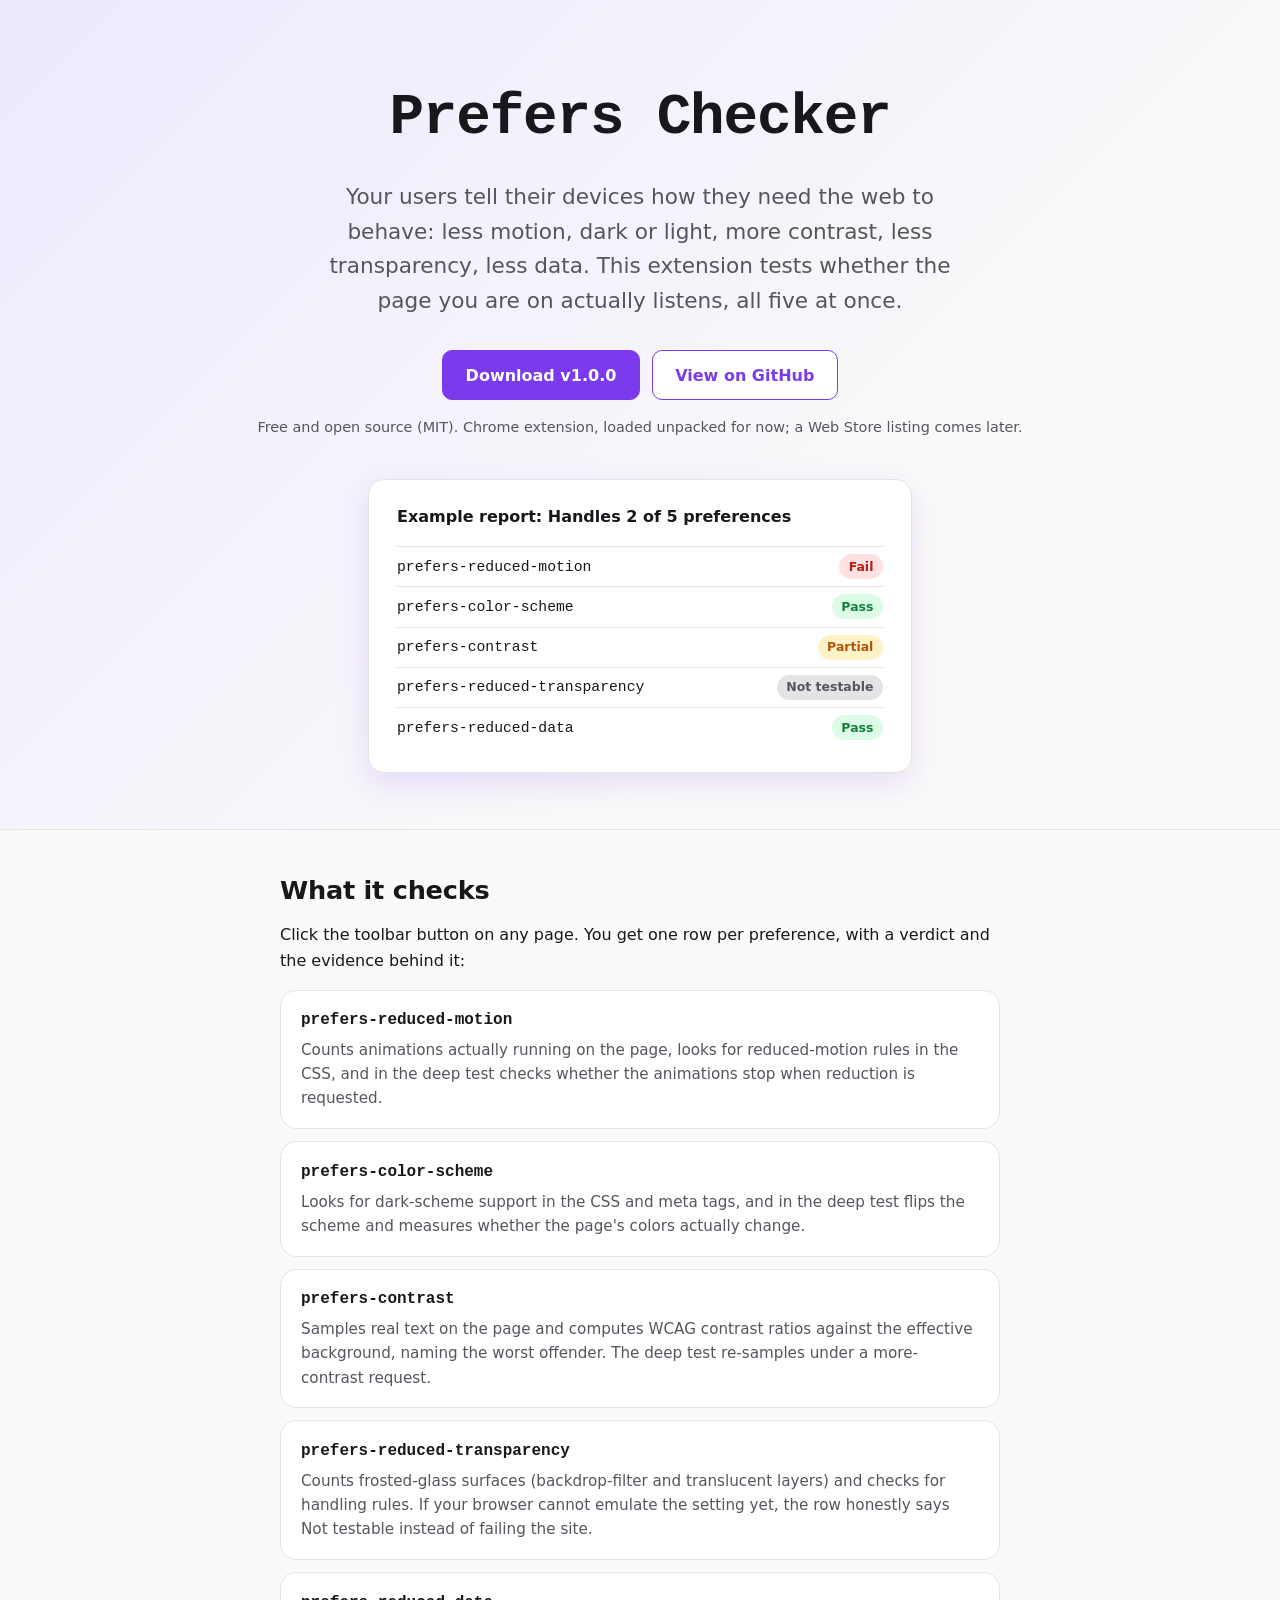
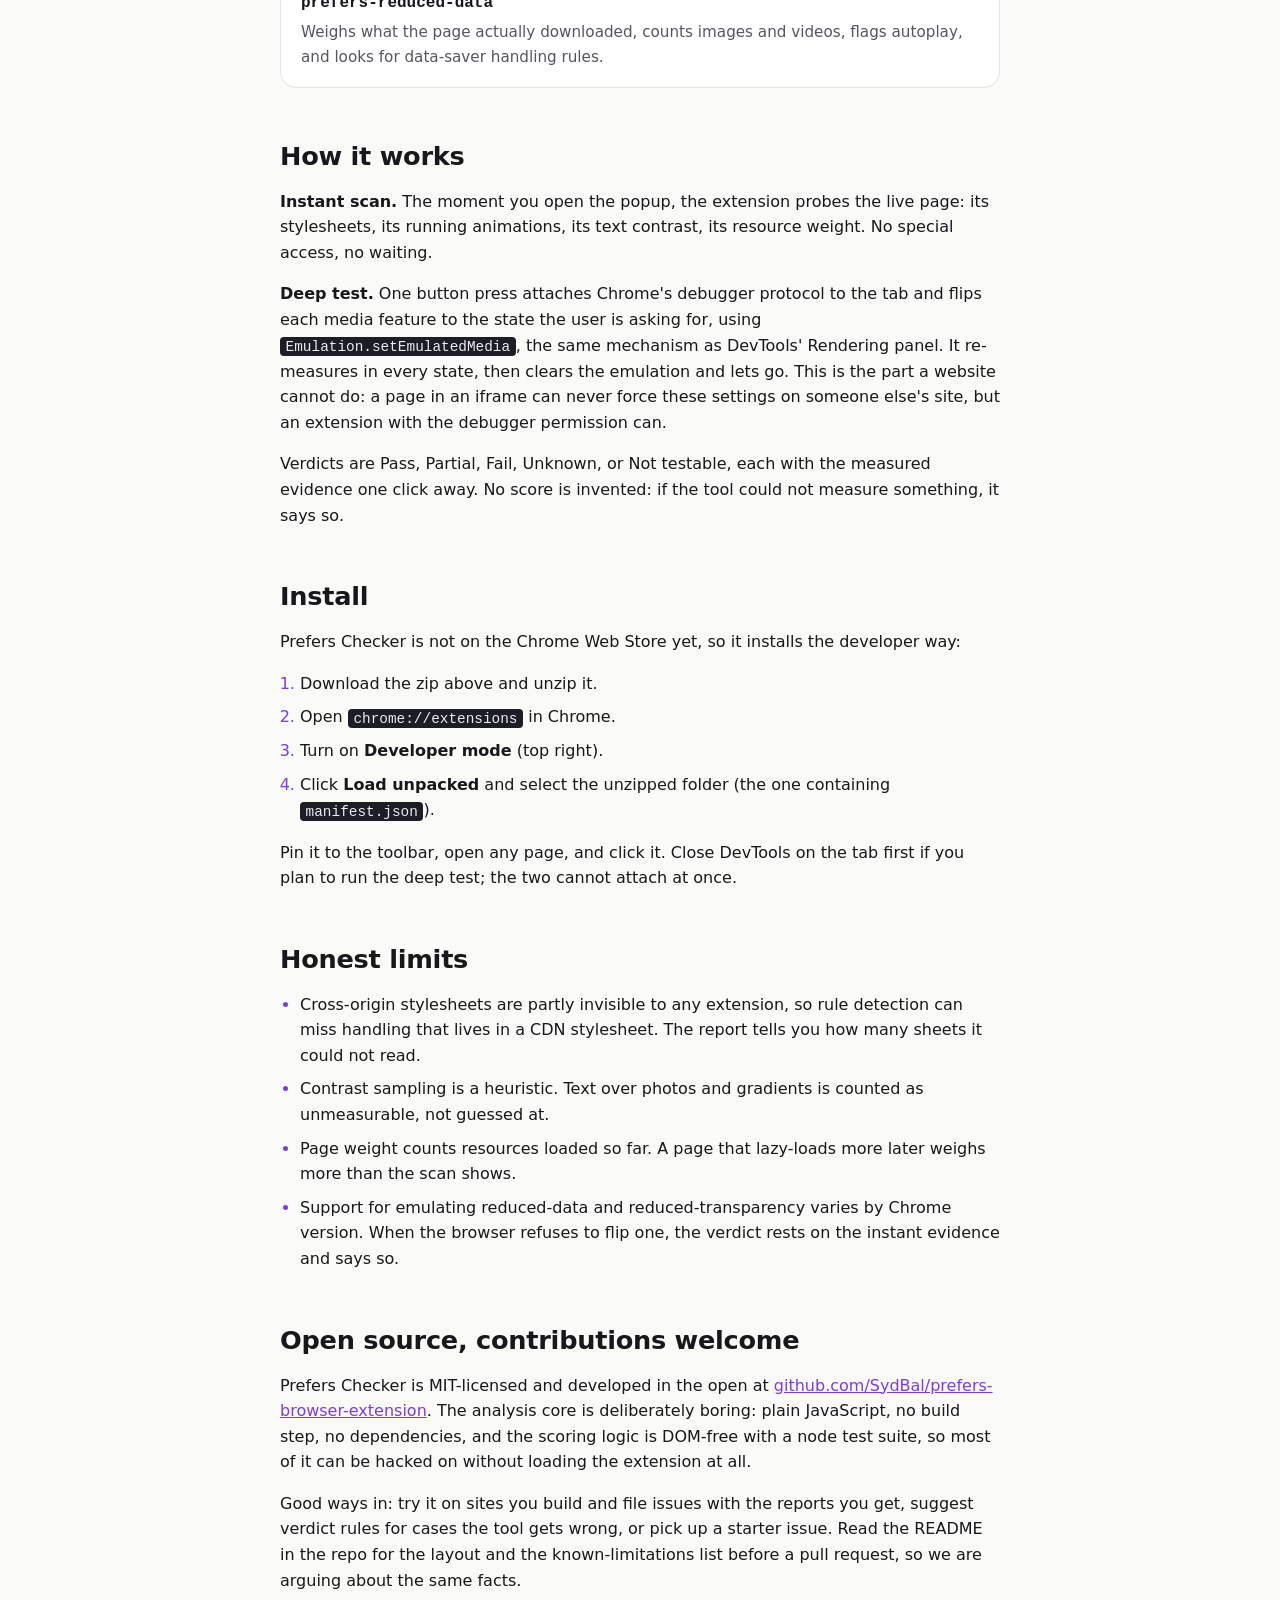
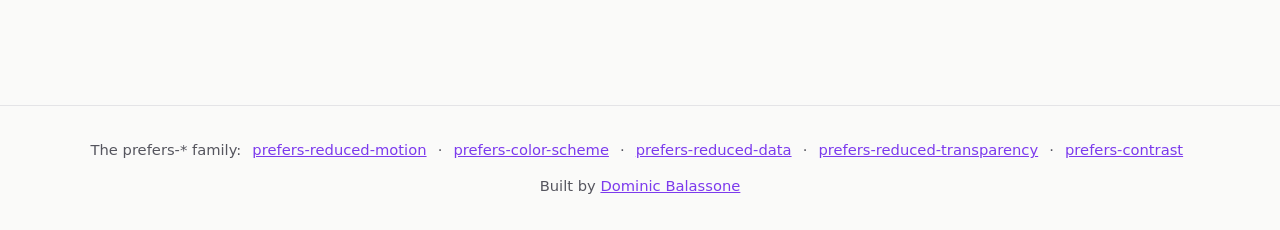
==== docs/index.html @ 27e60cf5 "Update docs/index.html" ====
<!DOCTYPE html>
<html lang="en">
<head>
<meta charset="UTF-8">
<meta name="viewport" content="width=device-width, initial-scale=1.0">
<title>Prefers Checker - Test any page against all five user-preference media queries</title>
<meta name="description" content="Prefers Checker is a free, open-source Chrome extension that tests the page you are on against prefers-reduced-motion, prefers-color-scheme, prefers-contrast, prefers-reduced-transparency, and prefers-reduced-data, all at once.">
<meta property="og:title" content="Prefers Checker">
<meta property="og:description" content="One click tests the current page against all five user-preference media queries. Free and open source.">
<meta property="og:type" content="website">
<meta property="og:url" content="https://sydbal.github.io/prefers-browser-extension/">
<meta property="og:image" content="https://sydbal.github.io/prefers-browser-extension/og-image.png">
<meta property="og:image:width" content="1200">
<meta property="og:image:height" content="630">
<meta name="twitter:card" content="summary_large_image">
<meta name="twitter:title" content="Prefers Checker">
<meta name="twitter:description" content="One click tests the current page against all five user-preference media queries. Free and open source.">
<meta name="twitter:image" content="https://sydbal.github.io/prefers-browser-extension/og-image.png">
<script async src="https://www.googletagmanager.com/gtag/js?id=G-C0DG17Z442"></script>
<script>
  window.dataLayer = window.dataLayer || [];
  function gtag(){dataLayer.push(arguments);}
  gtag('js', new Date());
  gtag('config', 'G-C0DG17Z442');
</script>
<style>
  :root {
    --bg: #fafaf9; --card: #ffffff; --ink: #17171c; --muted: #55555e;
    --purple: #7c3aed; --purple-deep: #5b21b6; --purple-soft: #ede9fe;
    --border: #e4e4e7; --code-bg: #1d1d26; --code-ink: #eceaf6;
    --good: #15803d; --good-bg: #dcfce7; --warn: #b45309; --warn-bg: #fef3c7;
    --bad: #b91c1c; --bad-bg: #fee2e2;
  }
  @media (prefers-color-scheme: dark) {
    :root {
      --bg: #101014; --card: #18181e; --ink: #f1f0f5; --muted: #b6b6c0;
      --purple-soft: #2e1a5e; --border: #2c2c34;
      --good: #4ade80; --good-bg: #14532d; --warn: #fbbf24; --warn-bg: #78350f;
      --bad: #f87171; --bad-bg: #7f1d1d;
    }
  }
  * { box-sizing: border-box; }
  body { margin: 0; font-family: system-ui, -apple-system, "Segoe UI", sans-serif; background: var(--bg); color: var(--ink); line-height: 1.6; }
  :focus-visible { outline: 3px solid var(--purple); outline-offset: 2px; }
  a { color: var(--purple); }
  .hero {
    background: linear-gradient(135deg, var(--purple-soft), var(--bg) 70%);
    border-bottom: 1px solid var(--border);
    padding: 4.5rem 1.25rem 3.5rem;
    text-align: center;
  }
  .hero h1 { font-size: clamp(2.1rem, 6vw, 3.6rem); margin: 0 0 1rem; letter-spacing: -0.02em; font-family: ui-monospace, SFMono-Regular, Menlo, monospace; }
  .hero .tagline { font-size: clamp(1.05rem, 2.5vw, 1.35rem); color: var(--muted); max-width: 42rem; margin: 0 auto 2rem; }
  .cta-row { display: flex; gap: 0.75rem; justify-content: center; flex-wrap: wrap; }
  .btn {
    display: inline-block; padding: 0.7rem 1.4rem; border-radius: 10px; font-weight: 600;
    text-decoration: none; border: 1px solid var(--purple);
  }
  .btn-primary { background: var(--purple); color: #fff; }
  .btn-ghost { background: var(--card); color: var(--purple); }
  .hero .version { color: var(--muted); font-size: 0.9rem; margin-top: 1rem; }
  .report-card {
    background: var(--card); border: 1px solid var(--border); border-radius: 16px;
    box-shadow: 0 12px 32px rgba(124, 58, 237, 0.14);
    max-width: 34rem; margin: 2.5rem auto 0; padding: 1.5rem 1.75rem; text-align: left;
  }
  .report-card .summary { font-weight: 700; margin: 0 0 1rem; }
  .report-row { display: flex; justify-content: space-between; align-items: baseline; gap: 1rem; padding: 0.45rem 0; border-top: 1px solid var(--border); }
  .report-row .fname { font-family: ui-monospace, SFMono-Regular, Menlo, monospace; font-size: 0.92rem; }
  .pill { font-size: 0.78rem; font-weight: 700; padding: 0.15rem 0.6rem; border-radius: 999px; white-space: nowrap; }
  .pill.pass { background: var(--good-bg); color: var(--good); }
  .pill.partial { background: var(--warn-bg); color: var(--warn); }
  .pill.fail { background: var(--bad-bg); color: var(--bad); }
  .pill.unknown { background: var(--border); color: var(--muted); }
  .wrap { max-width: 760px; margin: 0 auto; padding: 2.5rem 1.25rem 4rem; }
  section { margin-bottom: 3rem; }
  h2 { font-size: 1.6rem; margin: 0 0 0.75rem; letter-spacing: -0.01em; }
  p { margin: 0 0 1rem; }
  .muted { color: var(--muted); }
  code.inline { font-family: ui-monospace, SFMono-Regular, Menlo, monospace; background: var(--code-bg); color: var(--code-ink); padding: 0.1rem 0.35rem; border-radius: 4px; font-size: 0.9em; }
  ul, ol { padding-left: 1.25rem; margin: 0 0 1rem; }
  li { margin-bottom: 0.5rem; }
  li::marker { color: var(--purple); }
  .check { border: 1px solid var(--border); border-radius: 16px; background: var(--card); padding: 1.1rem 1.25rem; margin-bottom: 0.75rem; }
  .check .fname { font-family: ui-monospace, SFMono-Regular, Menlo, monospace; font-weight: 700; display: block; margin-bottom: 0.25rem; }
  .check p { margin: 0; font-size: 0.95rem; color: var(--muted); }
  footer { border-top: 1px solid var(--border); padding: 2rem 1.25rem; text-align: center; color: var(--muted); font-size: 0.92rem; }
  footer .family { margin-bottom: 0.75rem; }
  footer .family a { margin: 0 0.4rem; }
</style>
</head>
<body>

<header class="hero">
  <h1>Prefers Checker</h1>
  <p class="tagline">Your users tell their devices how they need the web to behave: less motion, dark or light, more contrast, less transparency, less data. This extension tests whether the page you are on actually listens, all five at once.</p>
  <div class="cta-row">
    <a class="btn btn-primary" href="https://github.com/SydBal/prefers-browser-extension/archive/refs/tags/v1.0.0.zip">Download v1.0.0</a>
    <a class="btn btn-ghost" href="https://github.com/SydBal/prefers-browser-extension">View on GitHub</a>
  </div>
  <p class="version">Free and open source (MIT). Chrome extension, loaded unpacked for now; a Web Store listing comes later.</p>

  <div class="report-card" aria-label="Example report">
    <p class="summary">Example report: Handles 2 of 5 preferences</p>
    <div class="report-row"><span class="fname">prefers-reduced-motion</span><span class="pill fail">Fail</span></div>
    <div class="report-row"><span class="fname">prefers-color-scheme</span><span class="pill pass">Pass</span></div>
    <div class="report-row"><span class="fname">prefers-contrast</span><span class="pill partial">Partial</span></div>
    <div class="report-row"><span class="fname">prefers-reduced-transparency</span><span class="pill unknown">Not testable</span></div>
    <div class="report-row"><span class="fname">prefers-reduced-data</span><span class="pill pass">Pass</span></div>
  </div>
</header>

<main class="wrap">

  <section aria-labelledby="what">
    <h2 id="what">What it checks</h2>
    <p>Click the toolbar button on any page. You get one row per preference, with a verdict and the evidence behind it:</p>
    <div class="check"><span class="fname">prefers-reduced-motion</span><p>Counts animations actually running on the page, looks for reduced-motion rules in the CSS, and in the deep test checks whether the animations stop when reduction is requested.</p></div>
    <div class="check"><span class="fname">prefers-color-scheme</span><p>Looks for dark-scheme support in the CSS and meta tags, and in the deep test flips the scheme and measures whether the page's colors actually change.</p></div>
    <div class="check"><span class="fname">prefers-contrast</span><p>Samples real text on the page and computes WCAG contrast ratios against the effective background, naming the worst offender. The deep test re-samples under a more-contrast request.</p></div>
    <div class="check"><span class="fname">prefers-reduced-transparency</span><p>Counts frosted-glass surfaces (backdrop-filter and translucent layers) and checks for handling rules. If your browser cannot emulate the setting yet, the row honestly says Not testable instead of failing the site.</p></div>
    <div class="check"><span class="fname">prefers-reduced-data</span><p>Weighs what the page actually downloaded, counts images and videos, flags autoplay, and looks for data-saver handling rules.</p></div>
  </section>

  <section aria-labelledby="how">
    <h2 id="how">How it works</h2>
    <p><strong>Instant scan.</strong> The moment you open the popup, the extension probes the live page: its stylesheets, its running animations, its text contrast, its resource weight. No special access, no waiting.</p>
    <p><strong>Deep test.</strong> One button press attaches Chrome's debugger protocol to the tab and flips each media feature to the state the user is asking for, using <code class="inline">Emulation.setEmulatedMedia</code>, the same mechanism as DevTools' Rendering panel. It re-measures in every state, then clears the emulation and lets go. This is the part a website cannot do: a page in an iframe can never force these settings on someone else's site, but an extension with the debugger permission can.</p>
    <p>Verdicts are Pass, Partial, Fail, Unknown, or Not testable, each with the measured evidence one click away. No score is invented: if the tool could not measure something, it says so.</p>
  </section>

  <section aria-labelledby="install">
    <h2 id="install">Install</h2>
    <p>Prefers Checker is not on the Chrome Web Store yet, so it installs the developer way:</p>
    <ol>
      <li>Download the zip above and unzip it.</li>
      <li>Open <code class="inline">chrome://extensions</code> in Chrome.</li>
      <li>Turn on <strong>Developer mode</strong> (top right).</li>
      <li>Click <strong>Load unpacked</strong> and select the unzipped folder (the one containing <code class="inline">manifest.json</code>).</li>
    </ol>
    <p>Pin it to the toolbar, open any page, and click it. Close DevTools on the tab first if you plan to run the deep test; the two cannot attach at once.</p>
  </section>

  <section aria-labelledby="limits">
    <h2 id="limits">Honest limits</h2>
    <ul>
      <li>Cross-origin stylesheets are partly invisible to any extension, so rule detection can miss handling that lives in a CDN stylesheet. The report tells you how many sheets it could not read.</li>
      <li>Contrast sampling is a heuristic. Text over photos and gradients is counted as unmeasurable, not guessed at.</li>
      <li>Page weight counts resources loaded so far. A page that lazy-loads more later weighs more than the scan shows.</li>
      <li>Support for emulating reduced-data and reduced-transparency varies by Chrome version. When the browser refuses to flip one, the verdict rests on the instant evidence and says so.</li>
    </ul>
  </section>

  <section aria-labelledby="contribute">
    <h2 id="contribute">Open source, contributions welcome</h2>
    <p>Prefers Checker is MIT-licensed and developed in the open at <a href="https://github.com/SydBal/prefers-browser-extension">github.com/SydBal/prefers-browser-extension</a>. The analysis core is deliberately boring: plain JavaScript, no build step, no dependencies, and the scoring logic is DOM-free with a node test suite, so most of it can be hacked on without loading the extension at all.</p>
    <p>Good ways in: try it on sites you build and file issues with the reports you get, suggest verdict rules for cases the tool gets wrong, or pick up a starter issue. Read the README in the repo for the layout and the known-limitations list before a pull request, so we are arguing about the same facts.</p>
  </section>

</main>

<footer>
  <div class="family">
    The prefers-* family:
    <a href="https://prefers-reduced-motion.com/">prefers-reduced-motion</a> ·
    <a href="https://prefers-color-scheme.com/">prefers-color-scheme</a> ·
    <a href="https://prefers-reduced-data.com/">prefers-reduced-data</a> ·
    <a href="https://prefers-reduced-transparency.com/">prefers-reduced-transparency</a> ·
    <a href="https://prefers-contrast.com/">prefers-contrast</a>
  </div>
  Built by <a href="https://dominic.balass.one/">Dominic Balassone</a>
</footer>

</body>
</html>
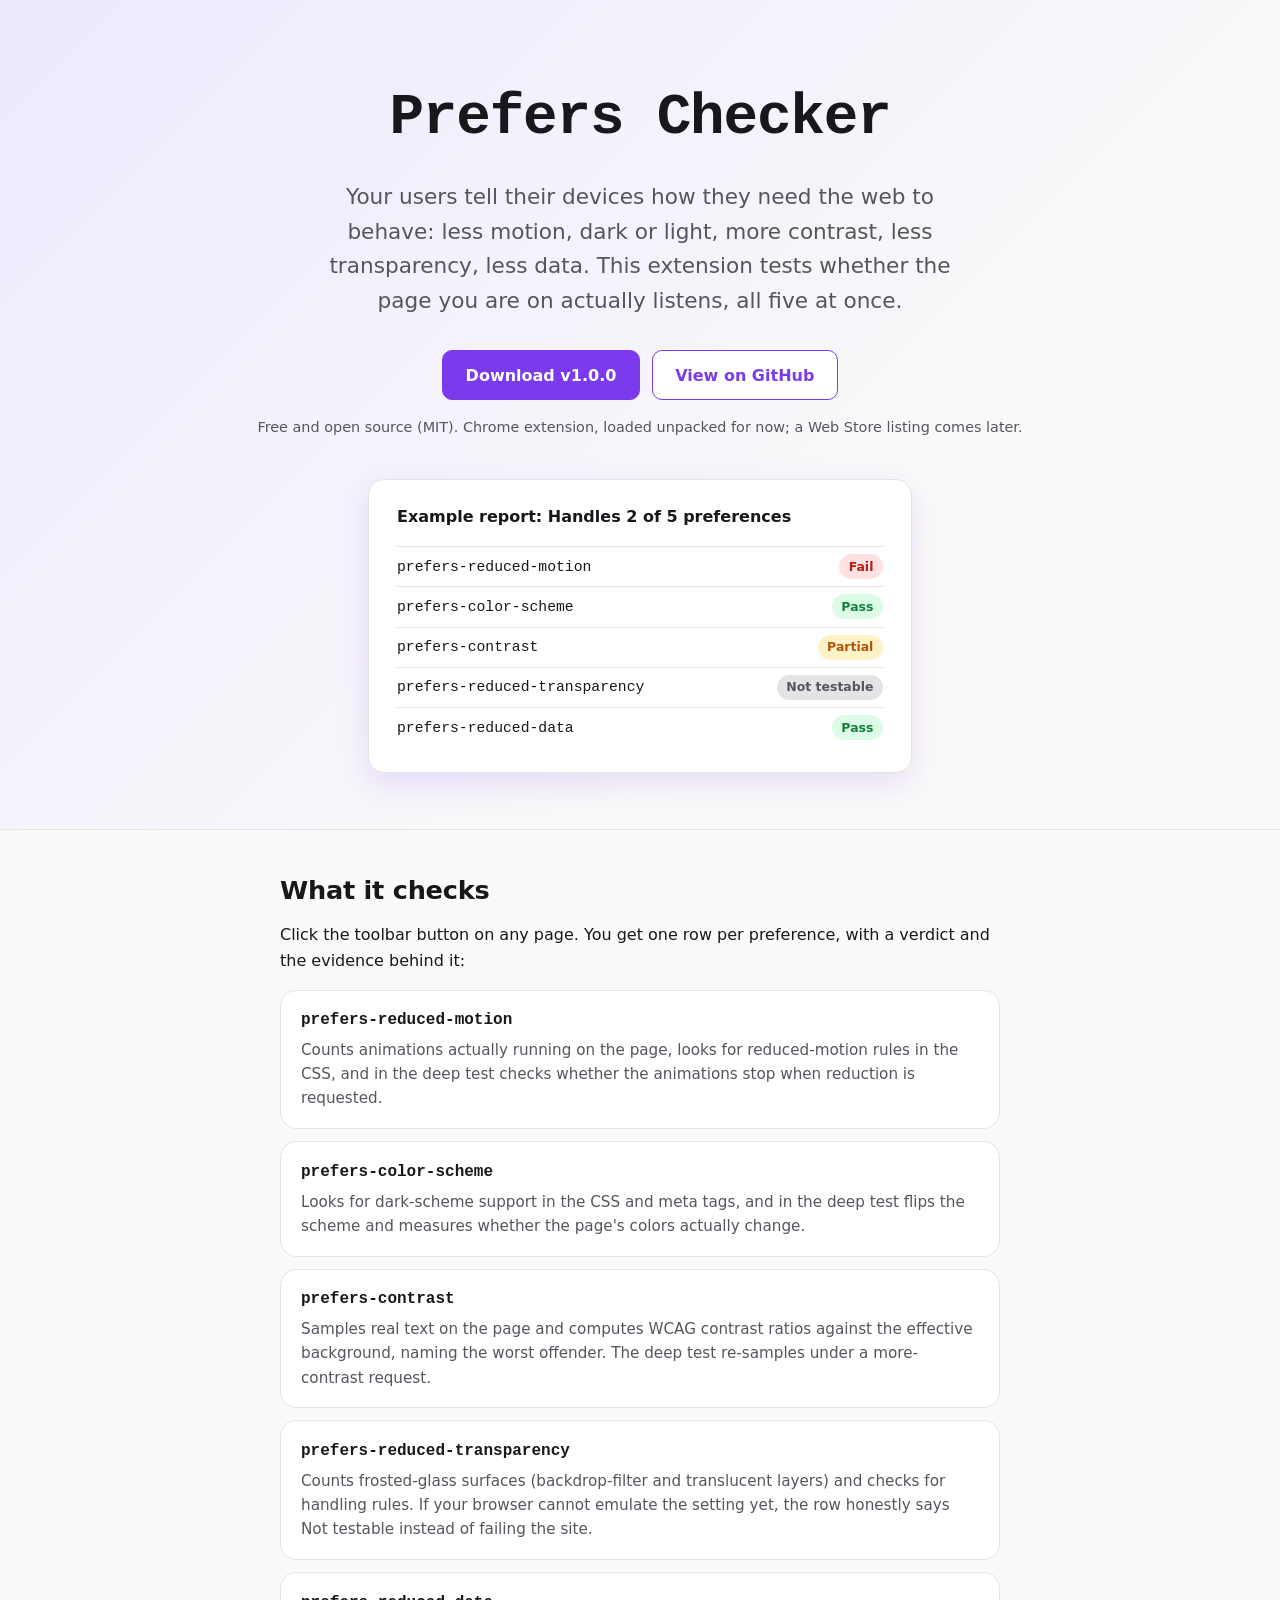
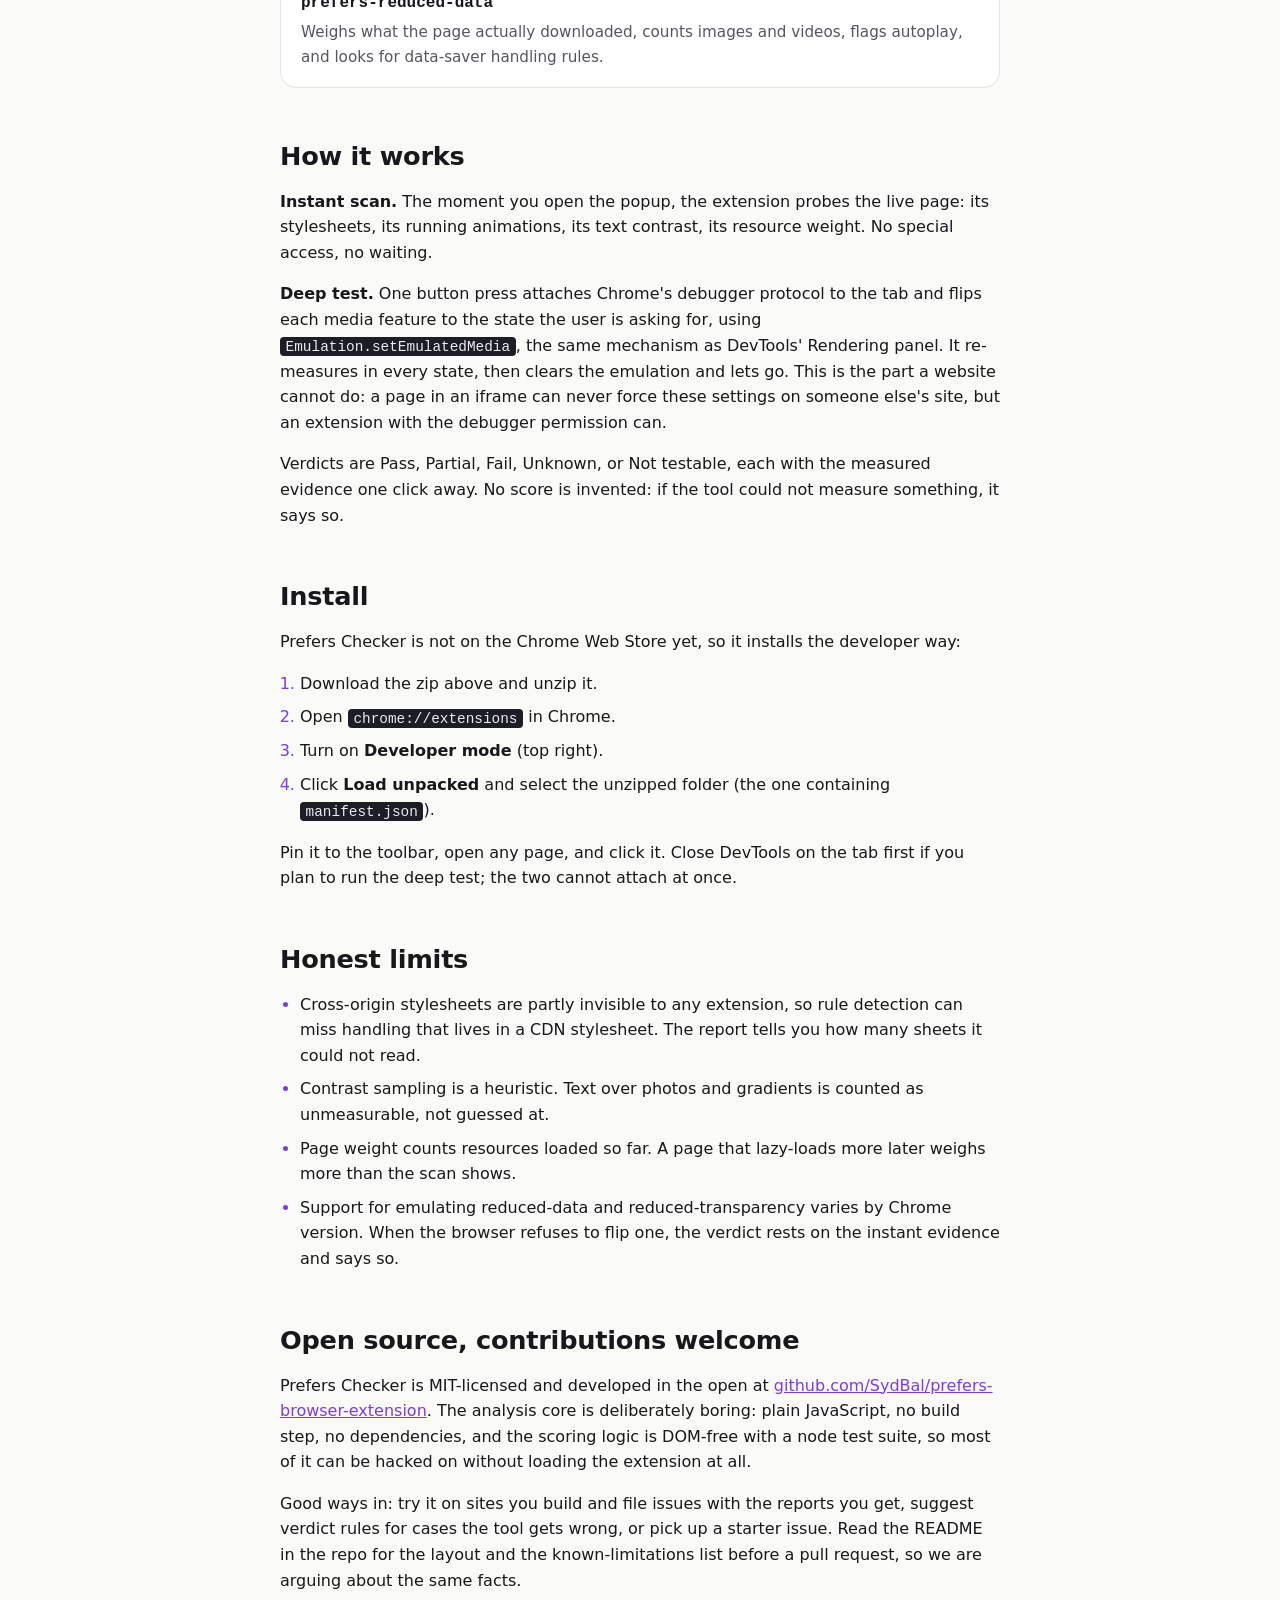
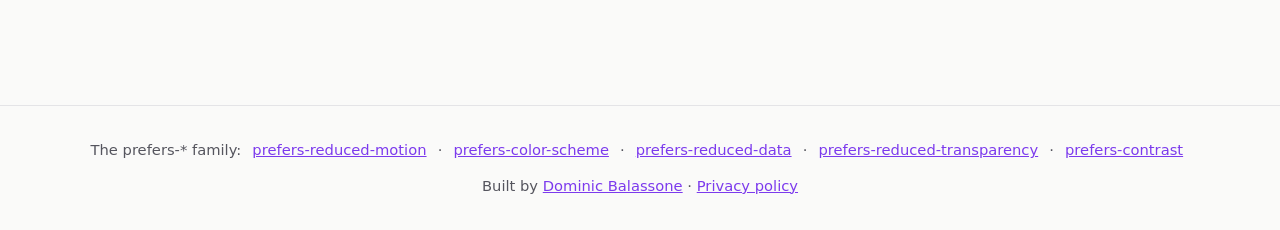
==== commit 5005f4ea: "Update docs/index.html" ====
--- a/docs/index.html
+++ b/docs/index.html
@@ -8,14 +8,14 @@
 <meta property="og:title" content="Prefers Checker">
 <meta property="og:description" content="One click tests the current page against all five user-preference media queries. Free and open source.">
 <meta property="og:type" content="website">
-<meta property="og:url" content="https://sydbal.github.io/prefers-browser-extension/">
-<meta property="og:image" content="https://sydbal.github.io/prefers-browser-extension/og-image.png">
+<meta property="og:url" content="https://dominic.balass.one/prefers-browser-extension/">
+<meta property="og:image" content="https://dominic.balass.one/prefers-browser-extension/og-image.png">
 <meta property="og:image:width" content="1200">
 <meta property="og:image:height" content="630">
 <meta name="twitter:card" content="summary_large_image">
 <meta name="twitter:title" content="Prefers Checker">
 <meta name="twitter:description" content="One click tests the current page against all five user-preference media queries. Free and open source.">
-<meta name="twitter:image" content="https://sydbal.github.io/prefers-browser-extension/og-image.png">
+<meta name="twitter:image" content="https://dominic.balass.one/prefers-browser-extension/og-image.png">
 <script async src="https://www.googletagmanager.com/gtag/js?id=G-C0DG17Z442"></script>
 <script>
   window.dataLayer = window.dataLayer || [];
@@ -168,7 +168,7 @@
     <a href="https://prefers-reduced-transparency.com/">prefers-reduced-transparency</a> ·
     <a href="https://prefers-contrast.com/">prefers-contrast</a>
   </div>
-  Built by <a href="https://dominic.balass.one/">Dominic Balassone</a>
+  Built by <a href="https://dominic.balass.one/">Dominic Balassone</a> &middot; <a href="privacy.html">Privacy policy</a>
 </footer>
 
 </body>
